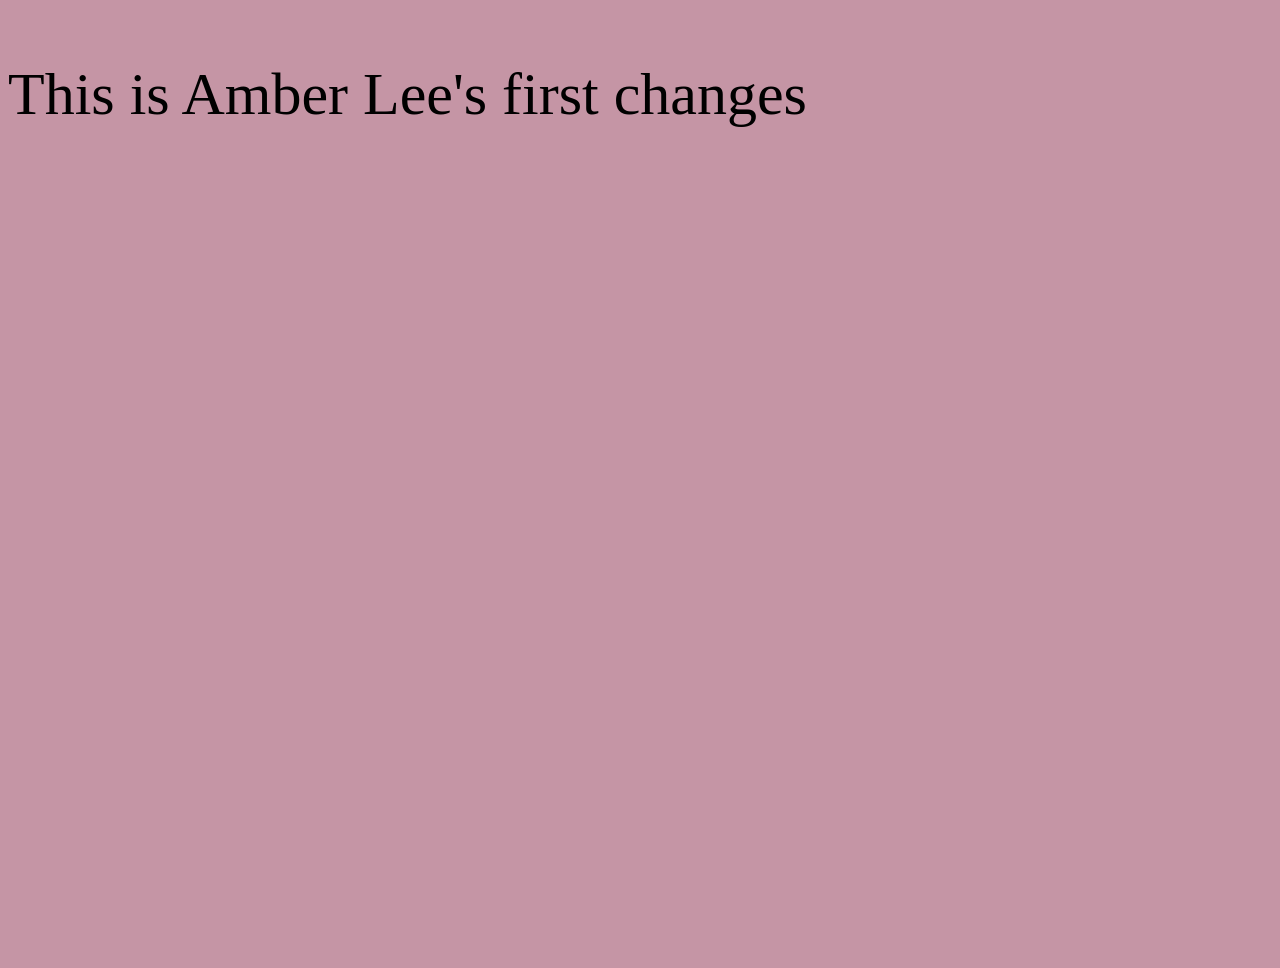
==== index.html @ 4baf5f17 "Changed CSS and HTML Changed background color and changed paragraph text" ====
<!doctype html>
<html>
  <head>
    <title>This is the title of the webpage!</title>
    <link rel='stylesheet' href='style.css'>
  </head>
  <body>
    <p>This is Amber Lee's first changes</p>
  </body>
</html>
---- style.css ----
body {
  background-color: rgb(197, 149, 165);
  min-height: 100vh;
  font-size: 60px;
}
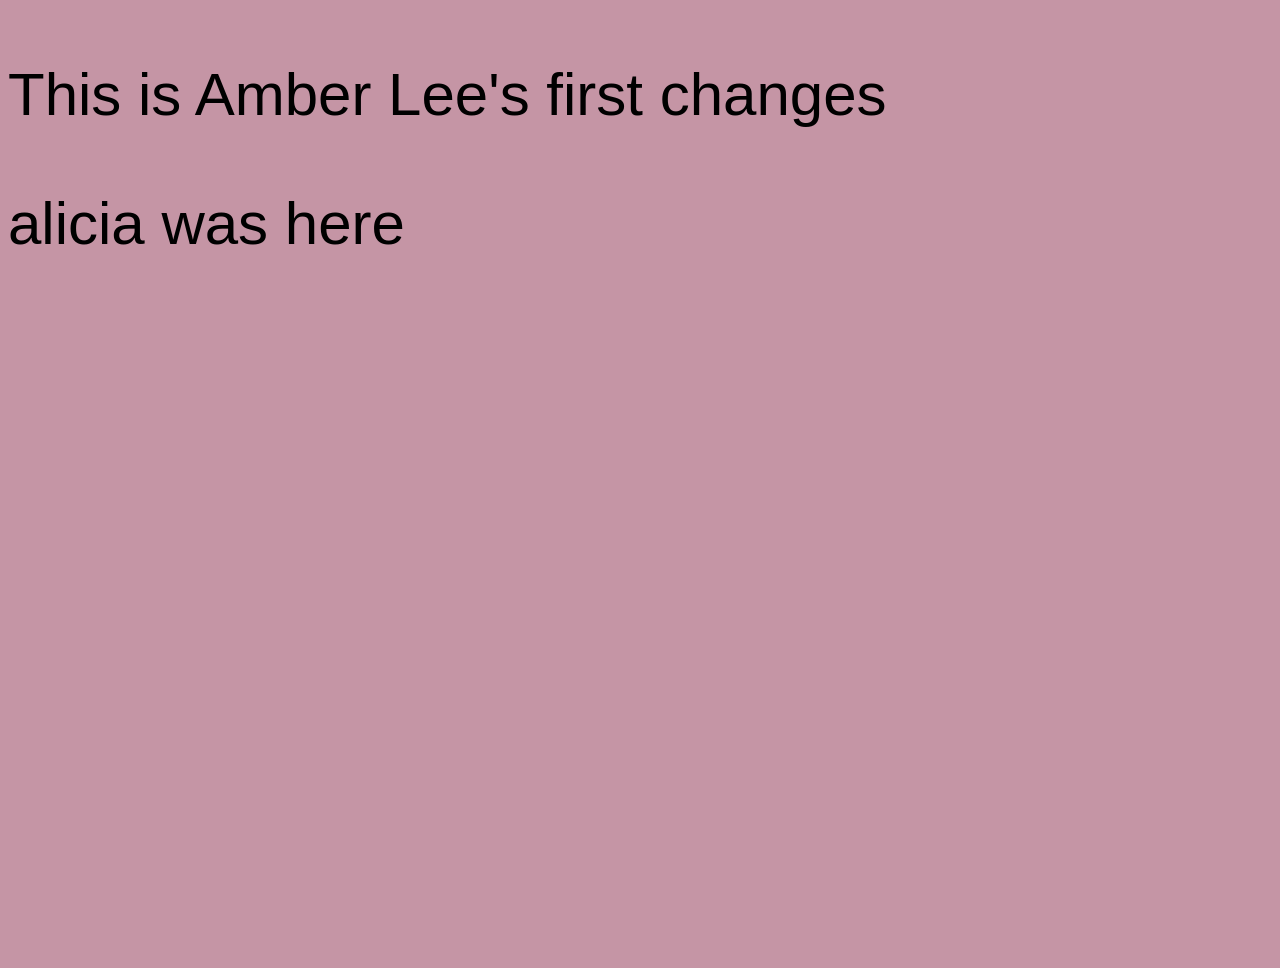
==== commit 214c6e89: "I add my name to the HTML" ====
--- a/index.html
+++ b/index.html
@@ -6,5 +6,6 @@
   </head>
   <body>
     <p>This is Amber Lee's first changes</p>
+    <p> alicia was here </p> 
   </body>
 </html>
--- a/style.css
+++ b/style.css
@@ -2,4 +2,5 @@
   background-color: rgb(197, 149, 165);
   min-height: 100vh;
   font-size: 60px;
+  font-family: sans-serif;
 }
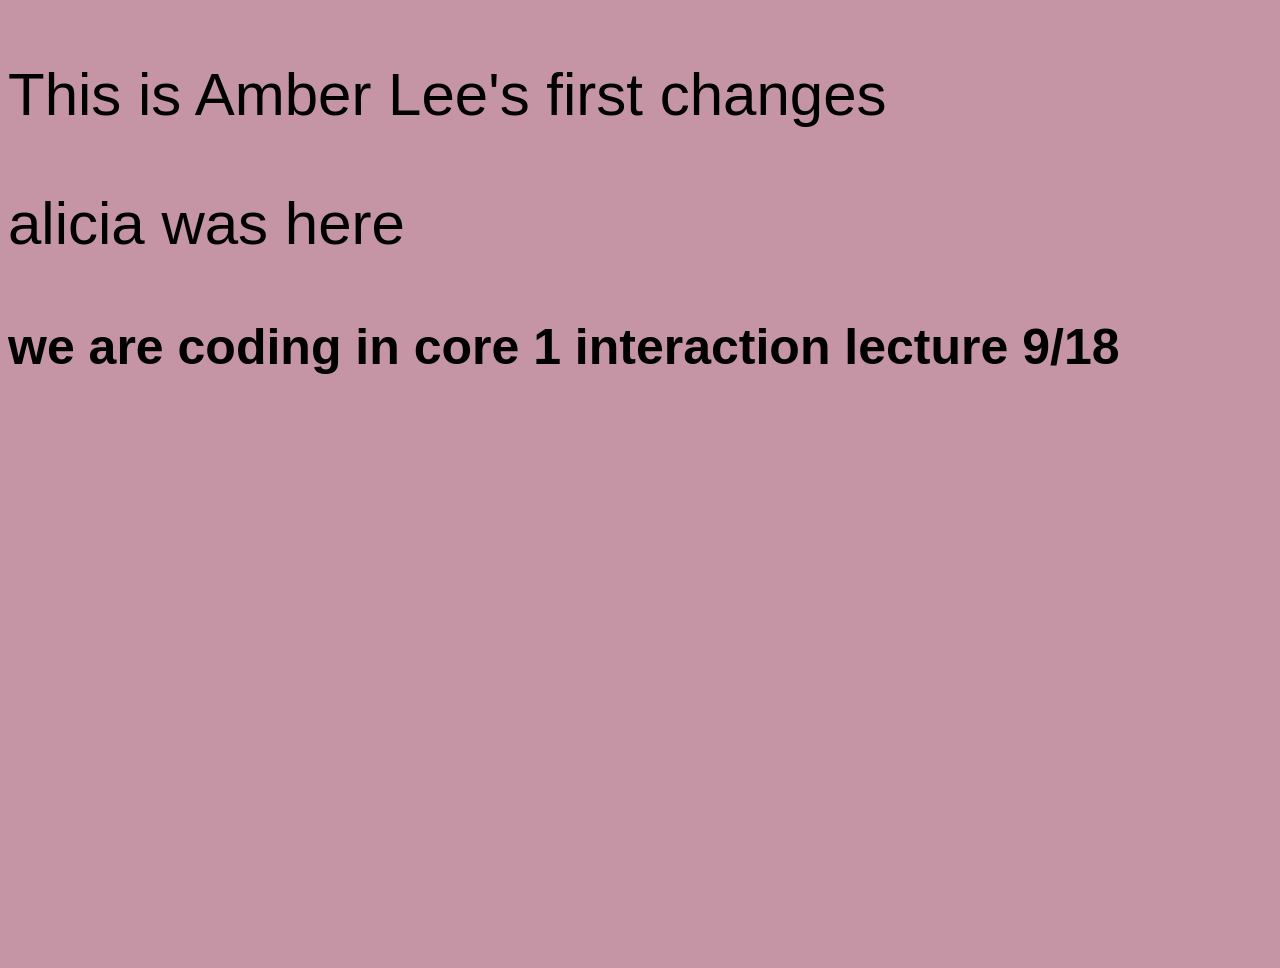
==== commit 26628474: "Added h1 text to HTML" ====
--- a/index.html
+++ b/index.html
@@ -7,5 +7,6 @@
   <body>
     <p>This is Amber Lee's first changes</p>
     <p> alicia was here </p> 
+    <h1> we are coding in core 1 interaction lecture 9/18</h1>
   </body>
 </html>
--- a/style.css
+++ b/style.css
@@ -4,3 +4,8 @@
   font-size: 60px;
   font-family: sans-serif;
 }
+
+h1{
+font-size: 50px;
+
+}
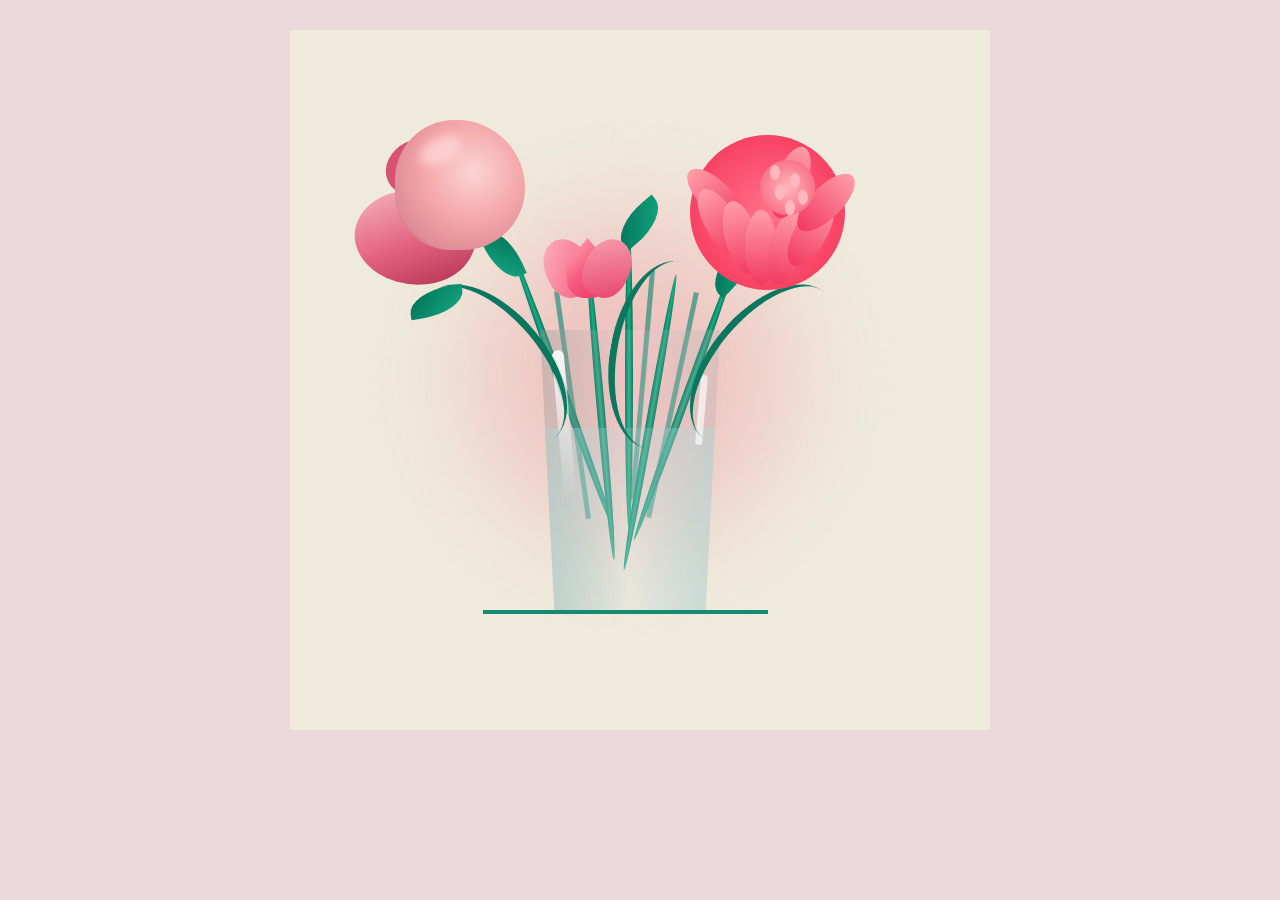
==== commit 8612f904: "Add files via upload" ====
--- a/index.html
+++ b/index.html
@@ -1,12 +1,84 @@
-<!doctype html>
-<html>
-  <head>
-    <title>This is the title of the webpage!</title>
-    <link rel='stylesheet' href='style.css'>
-  </head>
-  <body>
-    <p>This is Amber Lee's first changes</p>
-    <p> alicia was here </p> 
-    <h1> we are coding in core 1 interaction lecture 9/18</h1>
-  </body>
-</html>
+<!DOCTYPE html>
+<html lang="en">
+<head>
+    <meta charset="UTF-8">
+    <meta name="viewport" content="width=device-width, initial-scale=1.0">
+    <title>Flower Vase</title>
+
+    <link rel="stylesheet" href="style.css">
+
+</head>
+<body>
+
+    <div id="canvas">
+        
+        <div id="backgroundcircle"></div>
+        <div id="bottomline"></div>
+
+        <div id="stem1" class="stem"></div>
+        <div id="stem2" class="stem"></div>
+        <div id="stem3" class="stem"></div>
+        <div id="stem4" class="stem"></div>
+        <div id="stem5" class="stem"></div>
+                <div id="curve1" class="curve"></div>
+                <div id="curve2" class="curve"></div>
+                <div id="curve3" class="curve"></div>
+
+                    <div id="leaf1" class="leaf"></div>
+                    <div id="leaf2" class="leaf"></div>
+                    <div id="leaf3" class="leaf"></div>
+                    <div id="leaf4" class="leaf"></div>
+                    <div id="inside1" class="inside-stem"></div>
+                    <div id="inside2" class="inside-stem"></div>
+                    <div id="inside3" class="inside-stem"></div>
+
+                    <div id="flower1">
+                        <div id="pinkback"></div>
+                        <div id="pinkfold1"></div>
+                        <div id="pinkfold2"></div>
+                        <div id="pinkfront"></div>
+                         <div id="pinkdetail"></div>
+                        
+                    </div>
+
+                    <div id="flower2">
+                        <div class="tulip petal1"></div>
+                        <div class="tulip petal2"></div>
+                        <div class="tulip petal3"></div>
+                        <div id="tulipbase"></div>
+                    </div>
+
+                    
+<div id="flower3">
+  <div id="redbase"></div>
+
+  <div class="redpetal rp1"></div>
+  <div class="redpetal rp2"></div>
+  <div class="redpetal rp3"></div>
+  <div class="redpetal rp4"></div>
+  <div class="redpetal rp5"></div>
+  <div class="redpetal rp6"></div>
+  <div class="redpetal rp7"></div>
+  <div class="redpetal rp8"></div>
+
+  <div id="redmiddle"></div>
+  <div class="seed s1"></div>
+  <div class="seed s2"></div>
+  <div class="seed s3"></div>
+  <div class="seed s4"></div>
+  <div class="seed s5"></div>
+</div>
+
+
+             <div id="vase">
+                <div id="water"></div>
+                <div id="shine1"></div>
+                <div id="shine2"></div>
+        </div>
+
+    </div>
+
+
+    
+</body>
+</html>
--- a/style.css
+++ b/style.css
@@ -1,11 +1,477 @@
-body {
-  background-color: rgb(197, 149, 165);
-  min-height: 100vh;
-  font-size: 60px;
-  font-family: sans-serif;
-}
-
-h1{
-font-size: 50px;
-
-}
+body{
+  margin: 0;
+  background-color: rgb(237, 216, 219);
+
+}
+
+#backgroundcircle {
+  position: absolute;
+  width: 380px;
+  height: 380px;
+  top: 155px;
+  left: 150px;
+
+  background: radial-gradient(
+    circle,
+    #edb5b5,
+    #f0eddf);
+  filter: blur(40px);
+  border-radius: 50%;
+}
+
+#bottomline {
+  position: absolute;
+  width: 285px;
+  height: 4px;
+  top: 580px;
+  left: 193px;
+  background: #168b72;
+}
+
+#canvas{
+  position: relative;
+  width: 700px;
+  height: 700px;
+  margin: 30px auto;
+  background-color: #efebdc;
+}
+
+#vase {
+  position: absolute;
+  width: 180px;
+  height: 280px;
+  top: 300px;
+  left: 250px;
+
+  background: linear-gradient(
+    to right,
+    rgba(150, 150, 150, 0.4),
+    rgba(255, 255, 255, 0.1),
+    rgba(170, 170, 170, 0.3));
+
+  clip-path: polygon(0 0, 100% 0, 92% 100%, 8% 100%);
+  z-index: 3;
+}
+
+#water {
+  position: absolute;
+  width: 100%;
+  height: 65%;
+  bottom: 0;
+
+  background: linear-gradient(
+    to right,
+    rgba(166, 216, 216, 0.45),
+    rgba(197, 216, 216, 0.2),
+    rgba(172, 219, 219, 0.45)
+    );
+}
+
+#shine1 {
+  position: absolute;
+  width: 12px;
+  height: 150px;
+  top: 20px;
+  left: 18px;
+  background: linear-gradient(
+    to bottom,
+    rgba(255,255,255,0.9),
+    rgba(255,255,255,0)
+  );
+  border-radius: 20px;
+  transform: rotate(-5deg);
+}
+
+#shine2 {
+  position: absolute;
+  width: 7px;
+  height: 70px;
+  top: 45px;
+  right: 15px;
+  background: rgba(255,255,255,0.65);
+  border-radius: 20px;
+  transform: rotate(5deg);
+}
+
+.stem{
+  position: absolute;
+  width: 8px;
+  height: 300px;
+  background: linear-gradient(
+    to right,
+    #006b53,
+    #19ad85,
+    #006b53);
+  border-radius: 50%;
+  transform-origin: bottom center;
+  z-index: 2;
+}
+
+#stem1 {
+  top: 200px;
+  left: 320px;
+  transform: rotate(-20deg);
+}
+
+#stem2{
+  top: 210px;
+  left: 340px;
+  transform: rotate(20deg);
+}
+
+#stem3 {
+  top: 200px;
+  left: 335px;
+  transform: rotate(0deg);
+}
+
+#stem4 {
+  top: 240px;
+  left: 330px;
+  transform: rotate(10deg);
+}
+
+#stem5 {
+  top: 230px;
+  left: 320px;
+  transform: rotate(-5deg);
+}
+
+.curve {
+  position: absolute;
+  width: 100px;
+  height: 190px;
+  border-left: 7px solid #0b775f;
+  border-radius: 50%;
+  z-index: 4;
+}
+
+#curve1 {
+  top: 240px;
+  left: 150px;
+  transform: rotate(140deg);
+}
+
+#curve2 {
+  top: 230px;
+  left: 320px;
+  transform: rotate(10deg);
+}
+
+#curve3 {
+  top: 240px;
+  left: 420px;
+  transform: rotate(40deg);
+}
+
+.leaf {
+  position: absolute;
+  width: 55px;
+  height: 28px;
+  background: linear-gradient(
+    135deg,
+    #006b53,
+    #17ad87);
+  border-radius: 80% 0 80% 0;
+  z-index: 4;
+}
+
+#leaf1 {
+  top: 258px;
+  left: 119px;
+  transform: rotate(-9deg);
+}
+
+#leaf2 {
+  top: 179px;
+  left: 322px;
+  transform: rotate(320deg);
+}
+
+#leaf3 {
+  top: 225px;
+  left: 415px;
+  transform: rotate(-45deg);
+}
+
+#leaf4 {
+  top: 210px;
+  left: 185px;
+  transform: rotate(65deg);
+}
+
+.inside-stem {
+  position: absolute;
+  width: 5px;
+  height: 230px;
+  background: #168d77;
+  opacity: 0.65;
+  z-index: 2;
+}
+
+#inside1 {
+  top: 260px;
+  left: 280px;
+  transform: rotate(-8deg);
+}
+
+#inside2 {
+  top: 240px;
+  left: 350px;
+  transform: rotate(5deg);
+}
+
+#inside3 {
+  top: 260px;
+  left: 380px;
+  transform: rotate(12deg);
+}
+
+
+#flower1 {
+  position: absolute;
+  top: 90px;
+  left: 80px;
+  width: 160px;
+  height: 170px;
+  z-index: 5;
+}
+
+#pinkback {
+  position: absolute;
+  width: 120px;
+  height: 95px;
+  top: 70px;
+  left: -15px;
+  background: linear-gradient(
+    145deg,
+    #f7bfc5,
+    #e56784,
+    #ae294a
+  );
+  border-radius: 55% 45% 55% 45%;
+  transform: rotate(15deg);
+}
+
+#pinkfront {
+  position: absolute;
+  width: 130px;
+  height: 130px;
+  top: 0;
+  left: 25px;
+  background: radial-gradient(
+    circle at 60% 40%,
+    #fcd4d3 0%,
+    #f4a6a8 45%,
+    #df8c94 75%,
+    #ae3b59 100%
+  );
+  border-radius: 48% 55% 50% 45%;
+}
+
+
+#pinkfold1 {
+  position: absolute;
+  width: 65px;
+  height: 55px;
+  top: 20px;
+  left: 15px;
+  background: #d85272;
+  border-radius: 50%;
+  transform: rotate(-25deg);
+}
+
+
+#pinkfold2 {
+  position: absolute;
+  width: 55px;
+  height: 45px;
+  top: 35px;
+  left: 30px;
+  background: linear-gradient(
+    130deg,
+    #f68b9e,
+    #ffbdc1
+  );
+  border-radius: 50% 30% 60% 40%;
+  transform: rotate(30deg);
+}
+
+#pinkdetail {
+  position: absolute;
+  width: 45px;
+  height: 25px;
+  top: 18px;
+  left: 48px;
+  background: rgba(255, 222, 221, 0.65);
+  border-radius: 50%;
+  transform: rotate(-25deg);
+  filter: blur(5px);
+}
+
+#flower2 {
+  position: absolute;
+  top: 43px;
+  left: 205px;
+  width: 75px;
+  height: 90px;
+  z-index: 5;
+}
+
+.tulip {
+  position: absolute;
+  width: 45px;
+  height: 60px;
+  border-radius: 60% 60% 50% 50%;
+}
+
+.petal1 {
+  top: 165px;
+  left:50px;
+  background: linear-gradient(
+    135deg,
+    #ffb6bf,
+    #ef5478
+  );
+  transform: rotate(-25deg);
+}
+
+.petal2 {
+  top:165px;
+  left: 70px;
+  background: linear-gradient(
+    135deg,
+    #ffb3bc,
+    #f75a7d,
+    #e63461
+  );
+  clip-path: polygon(
+    50% 0%,
+    100% 45%,
+    90% 100%,
+    10% 100%,
+    0% 45%
+  );
+}
+
+.petal3 {
+  top: 165px;
+  left: 90px;
+  background: linear-gradient(
+    145deg,
+    #f8a3b1,
+    #e84168);
+  transform: rotate(25deg);
+}
+
+
+#flower3 {
+  position: absolute;
+  top: 105px;
+  left: 400px;
+  width: 170px;
+  height: 160px;
+  z-index: 5;
+}
+
+
+#redbase {
+  position: absolute;
+  width: 155px;
+  height: 155px;
+  background: radial-gradient(
+    circle,
+    #ff7188,
+    #f52e55
+  );
+  border-radius: 50%;
+}
+
+/* Pink-red petals */
+.redpetal {
+  position: absolute;
+  width: 32px;
+  height: 75px;
+  background: linear-gradient(
+    #ff9da8,
+    #f23a60
+  );
+  border-radius: 50%;
+}
+
+.rp1 {
+  top: 25px;
+  left: 10px;
+  transform: rotate(-45deg);
+}
+
+.rp2 {
+  top: 50px;
+  left: 15px;
+  transform: rotate(-30deg);
+}
+
+.rp3 {
+  top: 65px;
+  left: 35px;
+  transform: rotate(-15deg);
+}
+
+.rp4 {
+  top: 75px;
+  left: 55px;
+}
+
+.rp5 {
+  top: 75px;
+  left: 80px;
+  transform: rotate(15deg);
+}
+
+.rp6 {
+  top: 60px;
+  left: 105px;
+  transform: rotate(30deg);
+}
+
+.rp7 {
+  top: 30px;
+  left: 120px;
+  transform: rotate(45deg);
+}
+
+.rp8 {
+  top: 10px;
+  left: 85px;
+  transform: rotate(20deg);
+}
+
+/* Flower center */
+#redmiddle {
+  position: absolute;
+  width: 55px;
+  height: 55px;
+  top: 25px;
+  left: 70px;
+  background: radial-gradient(
+    circle,
+    #ffb6b8,
+    #f65a78
+  );
+  border-radius: 50%;
+}
+
+/* Small center details */
+.seed {
+  position: absolute;
+  width: 10px;
+  height: 15px;
+  background: #ffb9bd;
+  border-radius: 50%;
+}
+
+.s1 { top: 30px; left: 80px; }
+.s2 { top: 38px; left: 100px; }
+.s3 { top: 50px; left: 85px; }
+.s4 { top: 55px; left: 108px; }
+.s5 { top: 65px; left: 95px; }
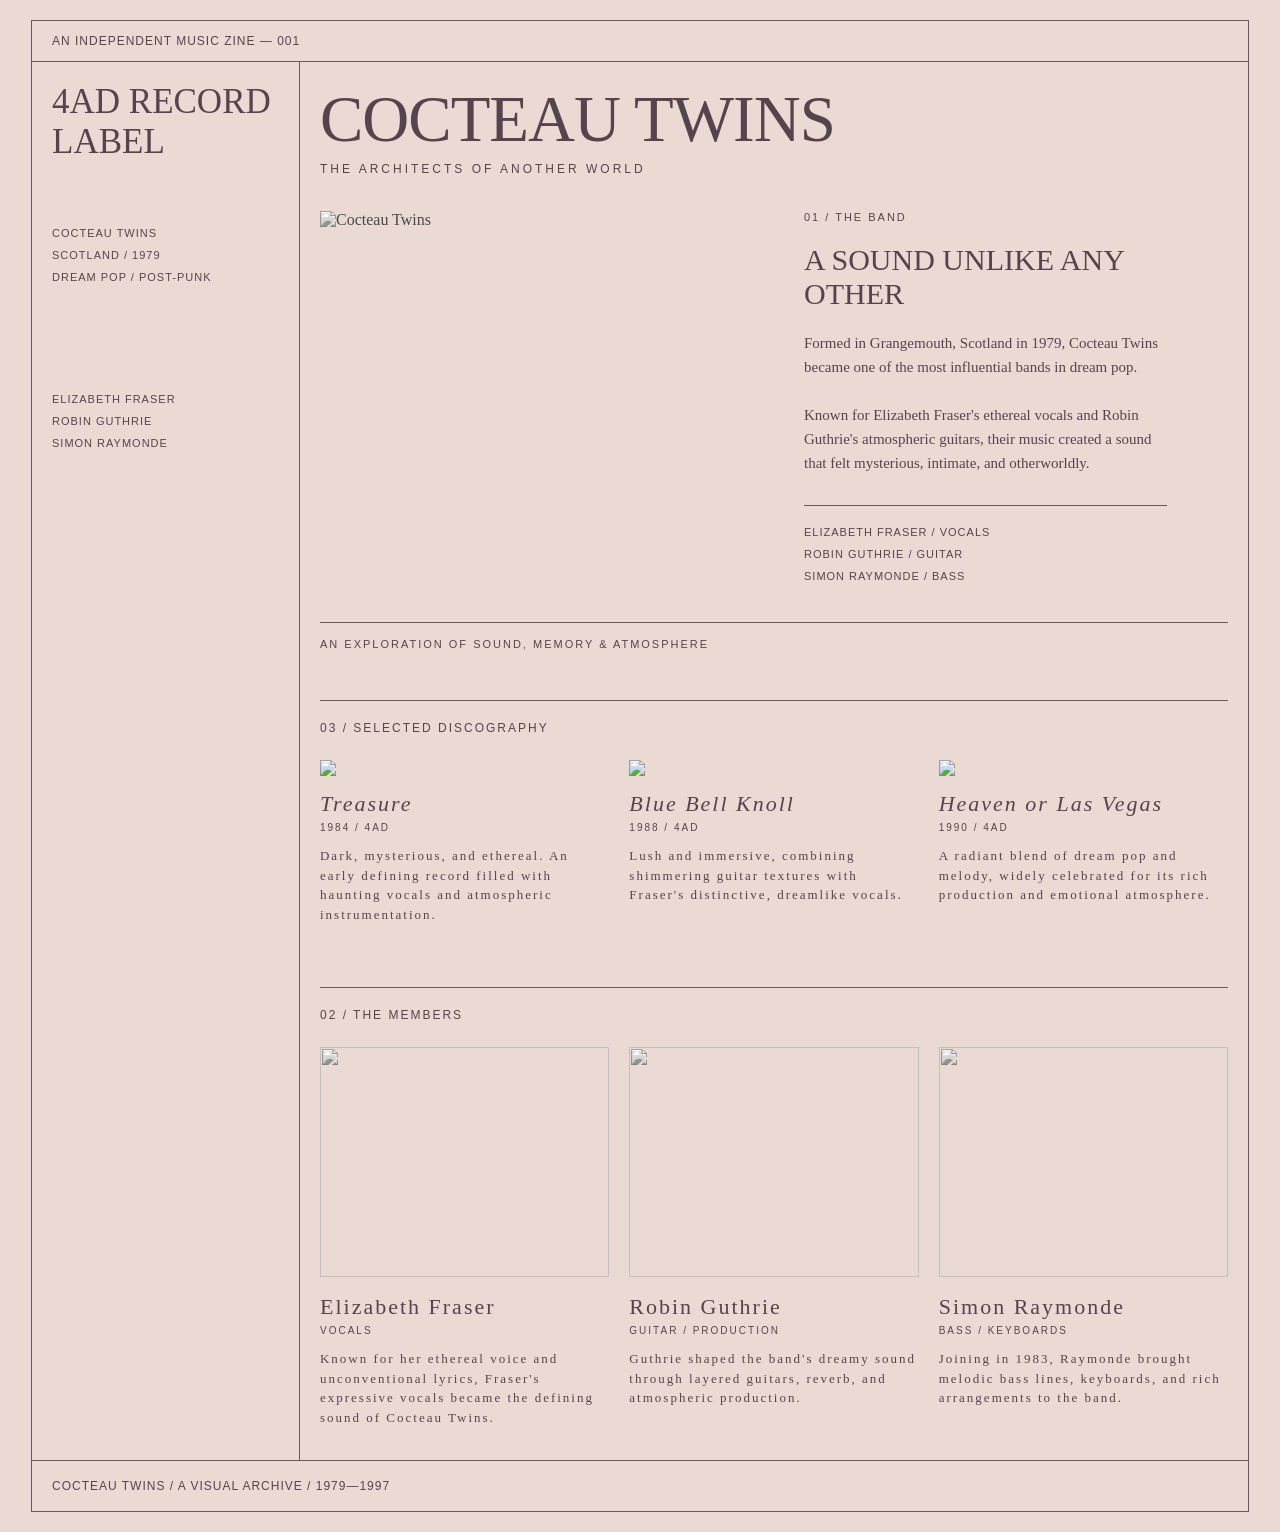
==== commit bfb987ae: "Add files via upload" ====
--- a/index.html
+++ b/index.html
@@ -3,82 +3,230 @@
 <head>
     <meta charset="UTF-8">
     <meta name="viewport" content="width=device-width, initial-scale=1.0">
-    <title>Flower Vase</title>
-
-    <link rel="stylesheet" href="style.css">
+    <title>Cocteau Twins Zine page</title>
+
+<link rel="stylesheet" href="cocteautwins.css">
+
 
 </head>
 <body>
-
-    <div id="canvas">
+   <div class="zine">
+
+    <div class="top">
+      AN INDEPENDENT MUSIC ZINE — 001
+    </div>
+
+    <div class="middle">
+
+      <div class="sidebar">
+
+        <div class="logo">
+          4AD RECORD LABEL
+        </div>
+
+        <div class="sidebar-text">
+          COCTEAU TWINS<br>
+          SCOTLAND / 1979<br>
+          DREAM POP / POST-PUNK
+        </div>
+
+        <div class="sidebar-bottom">
+          ELIZABETH FRASER<br>
+          ROBIN GUTHRIE<br>
+          SIMON RAYMONDE
+        </div>
+
+      </div>
+
+      <div class="main">
+
+        <div class="title">
+          COCTEAU TWINS
+        </div>
+
+        <div class="subtitle">
+          THE ARCHITECTS OF ANOTHER WORLD
+        </div>
+
+        <div class="band-section">
+
+          <div class="band-photo">
+            <img src="zine images/ct1.jpg" alt="Cocteau Twins">
+          </div>
+
+          <div class="band-info">
+
+            <div class="section-number">
+              01 / THE BAND
+            </div>
+
+            <div class="band-heading">
+              A SOUND UNLIKE ANY OTHER
+            </div>
+
+            <div class="band-description">
+              Formed in Grangemouth, Scotland in 1979,
+              Cocteau Twins became one of the most
+              influential bands in dream pop.
+              <br><br>
+              Known for Elizabeth Fraser's ethereal
+              vocals and Robin Guthrie's atmospheric
+              guitars, their music created a sound
+              that felt mysterious, intimate,
+              and otherworldly.
+            </div>
+
+            <div class="members">
+              ELIZABETH FRASER / VOCALS<br>
+              ROBIN GUTHRIE / GUITAR<br>
+              SIMON RAYMONDE / BASS
+            </div>
+
+          </div>
+
+        </div>
+
+        <div class="archive-line">
+          AN EXPLORATION OF SOUND, MEMORY & ATMOSPHERE
         
-        <div id="backgroundcircle"></div>
-        <div id="bottomline"></div>
-
-        <div id="stem1" class="stem"></div>
-        <div id="stem2" class="stem"></div>
-        <div id="stem3" class="stem"></div>
-        <div id="stem4" class="stem"></div>
-        <div id="stem5" class="stem"></div>
-                <div id="curve1" class="curve"></div>
-                <div id="curve2" class="curve"></div>
-                <div id="curve3" class="curve"></div>
-
-                    <div id="leaf1" class="leaf"></div>
-                    <div id="leaf2" class="leaf"></div>
-                    <div id="leaf3" class="leaf"></div>
-                    <div id="leaf4" class="leaf"></div>
-                    <div id="inside1" class="inside-stem"></div>
-                    <div id="inside2" class="inside-stem"></div>
-                    <div id="inside3" class="inside-stem"></div>
-
-                    <div id="flower1">
-                        <div id="pinkback"></div>
-                        <div id="pinkfold1"></div>
-                        <div id="pinkfold2"></div>
-                        <div id="pinkfront"></div>
-                         <div id="pinkdetail"></div>
-                        
-                    </div>
-
-                    <div id="flower2">
-                        <div class="tulip petal1"></div>
-                        <div class="tulip petal2"></div>
-                        <div class="tulip petal3"></div>
-                        <div id="tulipbase"></div>
-                    </div>
-
-                    
-<div id="flower3">
-  <div id="redbase"></div>
-
-  <div class="redpetal rp1"></div>
-  <div class="redpetal rp2"></div>
-  <div class="redpetal rp3"></div>
-  <div class="redpetal rp4"></div>
-  <div class="redpetal rp5"></div>
-  <div class="redpetal rp6"></div>
-  <div class="redpetal rp7"></div>
-  <div class="redpetal rp8"></div>
-
-  <div id="redmiddle"></div>
-  <div class="seed s1"></div>
-  <div class="seed s2"></div>
-  <div class="seed s3"></div>
-  <div class="seed s4"></div>
-  <div class="seed s5"></div>
+          <div class="albums-section">
+
+  <div class="section-title">
+    03 / SELECTED DISCOGRAPHY
+  </div>
+
+  <div class="album-container">
+
+    <div class="album-box">
+      <img src="zine images/treasre.webp">
+
+      <div class="album-title">Treasure</div>
+      <div class="album-date">1984 / 4AD</div>
+
+      <p>
+        Dark, mysterious, and ethereal.
+        An early defining record filled
+        with haunting vocals and
+        atmospheric instrumentation.
+      </p>
+    </div>
+
+    <div class="album-box">
+      <img src="zine images/bluebellknoll.jpg">
+
+      <div class="album-title">Blue Bell Knoll</div>
+      <div class="album-date">1988 / 4AD</div>
+
+      <p>
+        Lush and immersive, combining
+        shimmering guitar textures
+        with Fraser's distinctive,
+        dreamlike vocals.
+      </p>
+    </div>
+
+    <div class="album-box">
+      <img src="zine images/heavenorlasvegas.webp">
+
+      <div class="album-title">Heaven or Las Vegas</div>
+      <div class="album-date">1990 / 4AD</div>
+
+      <p>
+        A radiant blend of dream pop
+        and melody, widely celebrated
+        for its rich production and
+        emotional atmosphere.
+      </p>
+    </div>
+
+  </div>
+
 </div>
-
-
-             <div id="vase">
-                <div id="water"></div>
-                <div id="shine1"></div>
-                <div id="shine2"></div>
-        </div>
-
-    </div>
-
-
-    
+            
+<div class="members-section">
+
+    <div class="section-title">
+    02 / THE MEMBERS
+    </div>
+
+    <div class="member-container">
+
+         <div class="member-box">
+            <img src="zine images/ct4.jpg">
+
+         <div class="member-name">
+            Elizabeth Fraser
+        </div>
+
+         <div class="member-role">
+             VOCALS
+        </div>
+
+         <p>
+            Known for her ethereal voice and
+            unconventional lyrics, Fraser's
+            expressive vocals became the
+            defining sound of Cocteau Twins.
+            </p>
+        </div>
+
+        <div class="member-box">
+            <img src="zine images/ct3.jpg">
+
+        <div class="member-name">
+        Robin Guthrie
+     </div>
+
+         <div class="member-role">
+             GUITAR / PRODUCTION
+         </div>
+
+            <p>
+            Guthrie shaped the band's dreamy
+            sound through layered guitars,
+            reverb, and atmospheric production.
+         </p>
+    </div>
+
+    <div class="member-box">
+      <img src="zine images/ct5.jpg">
+
+      <div class="member-name">
+        Simon Raymonde
+      </div>
+
+      <div class="member-role">
+        BASS / KEYBOARDS
+      </div>
+
+      <p>
+        Joining in 1983, Raymonde brought
+        melodic bass lines, keyboards,
+        and rich arrangements to the band.
+      </p>
+    </div>
+
+  </div>
+
+</div>
+
+        </div>
+
+      </div>
+
+    </div>
+
+    <div class="bottom">
+      COCTEAU TWINS / A VISUAL ARCHIVE / 1979—1997
+    </div>
+
+  </div>
+
 </body>
-</html>+</html>
+
+</body>
+</html>
+
+
+  
--- a/cocteautwins.css
+++ b/cocteautwins.css
@@ -0,0 +1,233 @@
+
+body {
+  margin: 0;
+  background-color: #ebdad4;
+  color: #55444e;
+}
+
+.zine {
+  width: 95%;
+  margin: 20px auto;
+  border: 1px solid #69575e;
+  background-color: #ebdad4;
+}
+
+.top {
+  height: 40px;
+  border-bottom: 1px solid #69575e;
+  padding-left: 20px;
+  line-height: 40px;
+  font-family: Arial, sans-serif;
+  font-size: 12px;
+  letter-spacing: 1px;
+}
+
+.middle {
+  display: flex;
+  min-height: 550px;
+}
+
+.sidebar {
+  width: 20%;
+  border-right: 1px solid #69575e;
+  padding: 20px;
+  position: relative;
+}
+
+.logo {
+  font-family: Georgia, serif;
+  font-size: 35px;
+  margin-bottom: 60px;
+}
+
+.sidebar-text {
+  font-family: Arial, sans-serif;
+  font-size: 11px;
+  letter-spacing: 1px;
+  line-height: 2;
+}
+
+.sidebar-bottom {
+  font-family: Arial, sans-serif;
+  font-size: 11px;
+  letter-spacing: 1px;
+  line-height: 2;
+  margin-top: 100px;
+}
+
+.main {
+  width: 80%;
+  padding: 20px;
+}
+
+.title {
+  font-family: Georgia, serif;
+  font-size: 65px;
+  font-weight: normal;
+  letter-spacing: -1px;
+  color: #55444e;
+  margin-bottom: 5px;
+}
+
+.subtitle {
+  font-family: Arial, sans-serif;
+  font-size: 12px;
+  letter-spacing: 3px;
+  margin-bottom: 25px;
+}
+
+.band-section {
+  display: flex;
+  gap: 30px;
+  margin-top: 35px;
+}
+
+.band-photo {
+  width: 50%;
+}
+
+.band-photo img {
+  width: 100%;
+  display: block;
+  filter: grayscale(100%);
+}
+
+.band-info {
+  width: 40%;
+}
+
+.section-number {
+  font-family: Arial, sans-serif;
+  font-size: 11px;
+  letter-spacing: 2px;
+  margin-bottom: 20px;
+}
+
+.band-heading {
+  font-family: Georgia, serif;
+  font-size: 30px;
+  margin-bottom: 20px;
+}
+
+.band-description {
+  font-family: Georgia, serif;
+  font-size: 15px;
+  line-height: 1.6;
+}
+
+.members {
+  font-family: Arial, sans-serif;
+  font-size: 11px;
+  letter-spacing: 1px;
+  line-height: 2;
+  margin-top: 30px;
+  border-top: 1px solid #69575e;
+  padding-top: 15px;
+}
+
+.archive-line {
+  font-family: Arial, sans-serif;
+  font-size: 11px;
+  letter-spacing: 2px;
+  border-top: 1px solid #69575e;
+  margin-top: 35px;
+  padding-top: 15px;
+}
+
+.bottom {
+  height: 50px;
+  border-top: 1px solid #69575e;
+  padding-left: 20px;
+  line-height: 50px;
+  font-family: Arial, sans-serif;
+  font-size: 12px;
+  letter-spacing: 1px;
+}
+
+.members-section {
+  margin-top: 50px;
+  border-top: 1px solid #69575e;
+  padding-top: 20px;
+}
+
+.section-title {
+  font-family: Arial;
+  font-size: 12px;
+  letter-spacing: 2px;
+  margin-bottom: 25px;
+}
+
+.member-container {
+  display: flex;
+  gap: 20px;
+}
+
+.member-box {
+  width: 33.33%;
+}
+
+.member-box img {
+  width: 100%;
+  height: 230px;
+  object-fit: cover;
+  filter: grayscale(100%);
+}
+
+.member-name {
+  font-family: Georgia;
+  font-size: 22px;
+  margin-top: 15px;
+}
+
+.member-role {
+  font-family: Arial;
+  font-size: 10px;
+  letter-spacing: 2px;
+  margin-top: 5px;
+}
+
+.member-box p {
+  font-family: Georgia;
+  font-size: 13px;
+  line-height: 1.5;
+}
+
+.albums-section {
+  margin-top: 50px;
+  border-top: 1px solid #69575e;
+  padding-top: 20px;
+}
+
+.album-container {
+  display: flex;
+  gap: 20px;
+}
+
+.album-box {
+  width: 33.33%;
+}
+
+.album-box img {
+  width: 100%;
+  display: block;
+}
+
+.album-title {
+  font-family: Georgia;
+  font-size: 22px;
+  font-style: italic;
+  margin-top: 15px;
+}
+
+.album-date {
+  font-family: Arial;
+  font-size: 10px;
+  letter-spacing: 2px;
+  margin-top: 5px;
+}
+
+.album-box p {
+  font-family: Georgia;
+  font-size: 13px;
+  line-height: 1.5;
+}
